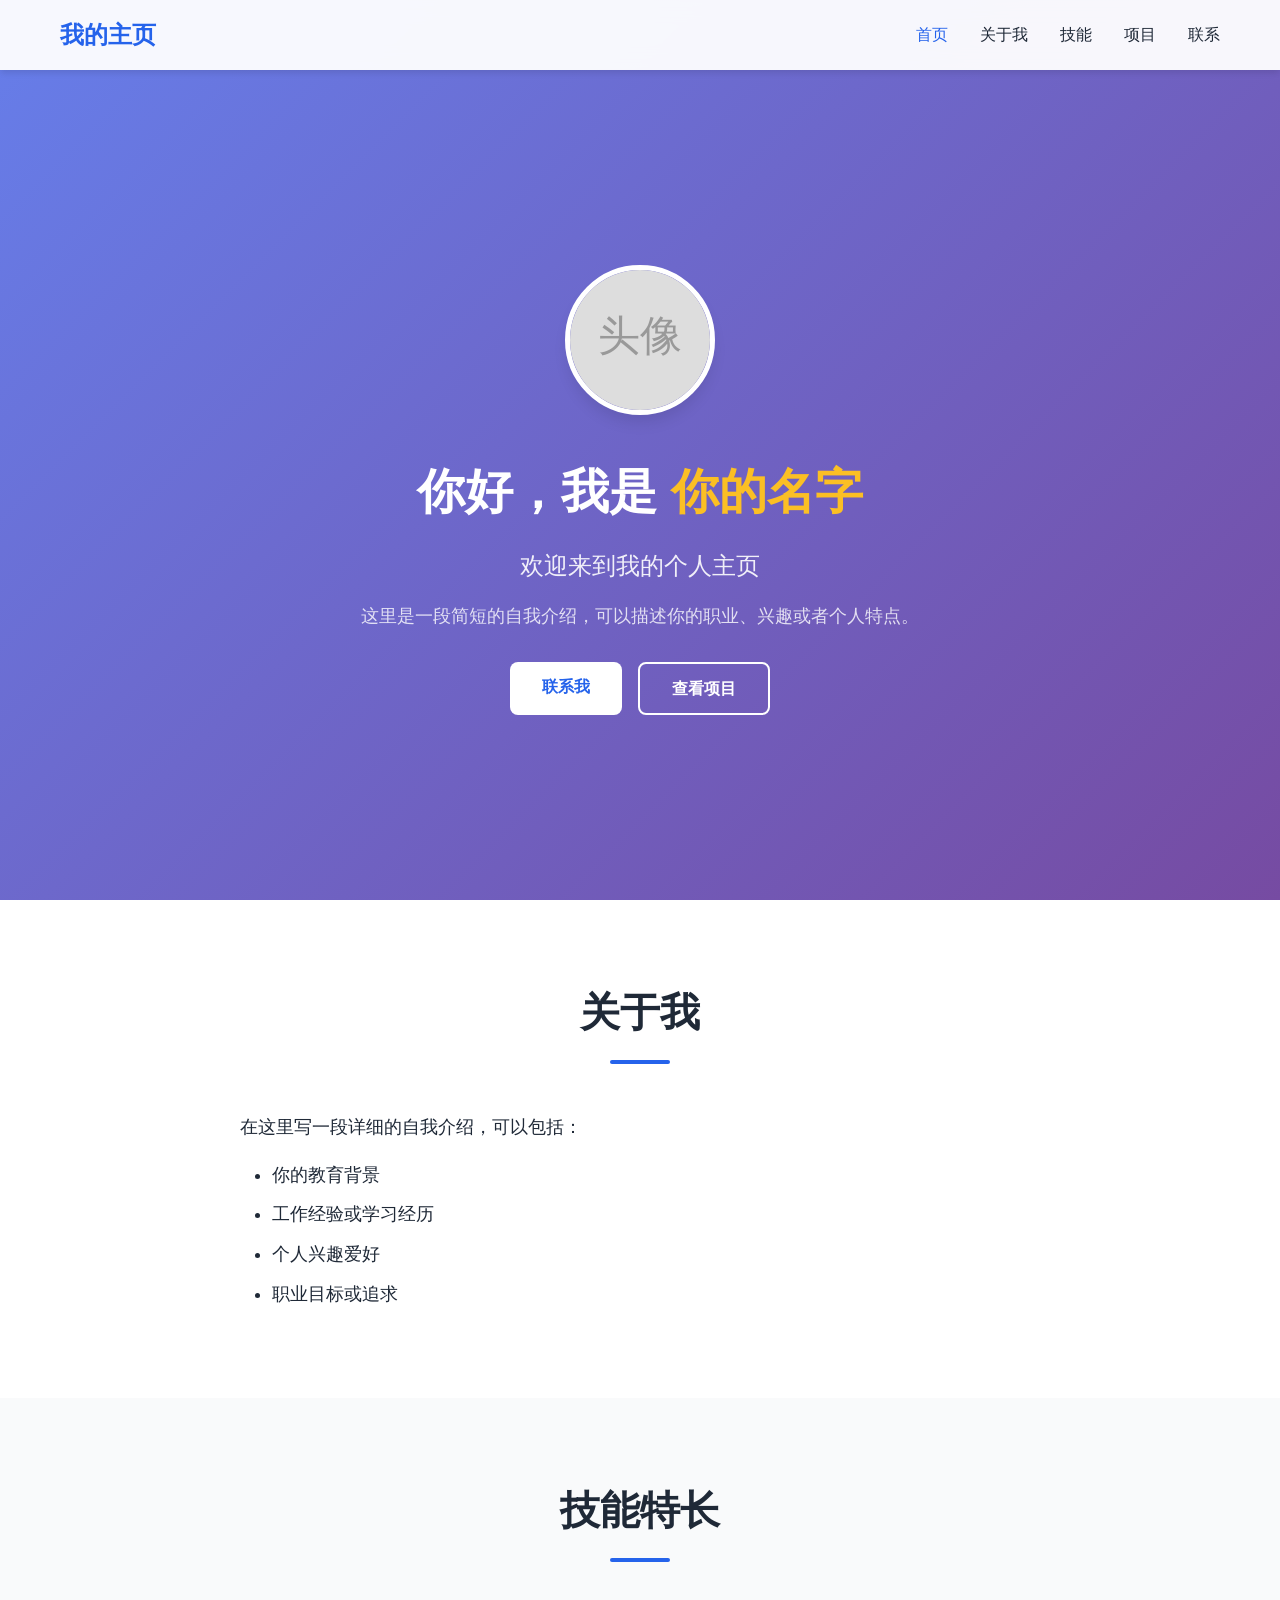
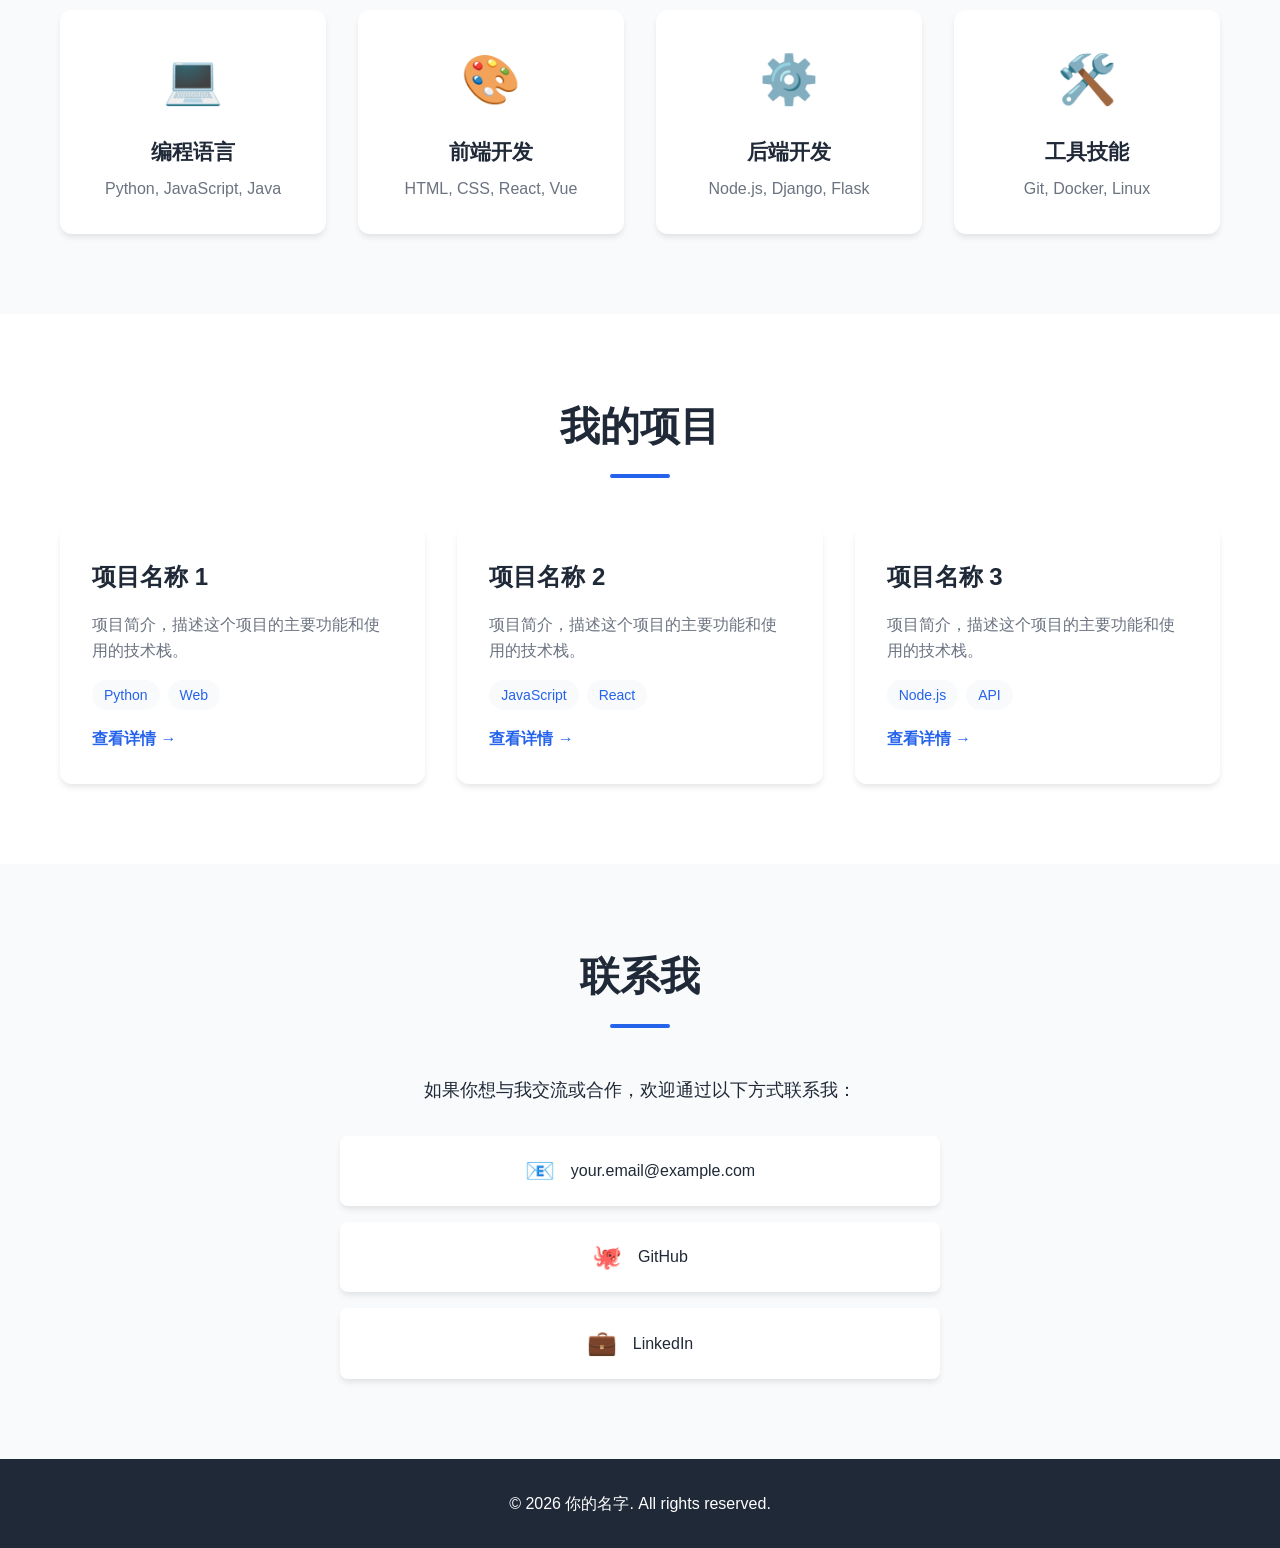
==== index.html @ f37a1d80 "Initial commit: Personal website" ====
<!DOCTYPE html>
<html lang="zh-CN">
<head>
    <meta charset="UTF-8">
    <meta name="viewport" content="width=device-width, initial-scale=1.0">
    <title>我的个人主页</title>
    <link rel="stylesheet" href="style.css">
</head>
<body>
    <!-- 导航栏 -->
    <nav class="navbar">
        <div class="container">
            <div class="nav-brand">我的主页</div>
            <ul class="nav-menu">
                <li><a href="#home">首页</a></li>
                <li><a href="#about">关于我</a></li>
                <li><a href="#skills">技能</a></li>
                <li><a href="#projects">项目</a></li>
                <li><a href="#contact">联系</a></li>
            </ul>
        </div>
    </nav>

    <!-- 首页区域 -->
    <section id="home" class="hero">
        <div class="container">
            <div class="hero-content">
                <img src="avatar.jpg" alt="头像" class="avatar" onerror="this.src='data:image/svg+xml,%3Csvg xmlns=%22http://www.w3.org/2000/svg%22 width=%22200%22 height=%22200%22%3E%3Crect fill=%22%23ddd%22 width=%22200%22 height=%22200%22/%3E%3Ctext x=%2250%25%22 y=%2250%25%22 dominant-baseline=%22middle%22 text-anchor=%22middle%22 font-size=%2260%22 fill=%22%23999%22%3E头像%3C/text%3E%3C/svg%3E'">
                <h1 class="hero-title">你好，我是 <span class="highlight">你的名字</span></h1>
                <p class="hero-subtitle">欢迎来到我的个人主页</p>
                <p class="hero-description">这里是一段简短的自我介绍，可以描述你的职业、兴趣或者个人特点。</p>
                <div class="hero-buttons">
                    <a href="#contact" class="btn btn-primary">联系我</a>
                    <a href="#projects" class="btn btn-secondary">查看项目</a>
                </div>
            </div>
        </div>
    </section>

    <!-- 关于我区域 -->
    <section id="about" class="section">
        <div class="container">
            <h2 class="section-title">关于我</h2>
            <div class="about-content">
                <p>在这里写一段详细的自我介绍，可以包括：</p>
                <ul>
                    <li>你的教育背景</li>
                    <li>工作经验或学习经历</li>
                    <li>个人兴趣爱好</li>
                    <li>职业目标或追求</li>
                </ul>
            </div>
        </div>
    </section>

    <!-- 技能区域 -->
    <section id="skills" class="section section-alt">
        <div class="container">
            <h2 class="section-title">技能特长</h2>
            <div class="skills-grid">
                <div class="skill-card">
                    <div class="skill-icon">💻</div>
                    <h3>编程语言</h3>
                    <p>Python, JavaScript, Java</p>
                </div>
                <div class="skill-card">
                    <div class="skill-icon">🎨</div>
                    <h3>前端开发</h3>
                    <p>HTML, CSS, React, Vue</p>
                </div>
                <div class="skill-card">
                    <div class="skill-icon">⚙️</div>
                    <h3>后端开发</h3>
                    <p>Node.js, Django, Flask</p>
                </div>
                <div class="skill-card">
                    <div class="skill-icon">🛠️</div>
                    <h3>工具技能</h3>
                    <p>Git, Docker, Linux</p>
                </div>
            </div>
        </div>
    </section>

    <!-- 项目区域 -->
    <section id="projects" class="section">
        <div class="container">
            <h2 class="section-title">我的项目</h2>
            <div class="projects-grid">
                <div class="project-card">
                    <h3>项目名称 1</h3>
                    <p>项目简介，描述这个项目的主要功能和使用的技术栈。</p>
                    <div class="project-tags">
                        <span class="tag">Python</span>
                        <span class="tag">Web</span>
                    </div>
                    <a href="#" class="project-link">查看详情 →</a>
                </div>
                <div class="project-card">
                    <h3>项目名称 2</h3>
                    <p>项目简介，描述这个项目的主要功能和使用的技术栈。</p>
                    <div class="project-tags">
                        <span class="tag">JavaScript</span>
                        <span class="tag">React</span>
                    </div>
                    <a href="#" class="project-link">查看详情 →</a>
                </div>
                <div class="project-card">
                    <h3>项目名称 3</h3>
                    <p>项目简介，描述这个项目的主要功能和使用的技术栈。</p>
                    <div class="project-tags">
                        <span class="tag">Node.js</span>
                        <span class="tag">API</span>
                    </div>
                    <a href="#" class="project-link">查看详情 →</a>
                </div>
            </div>
        </div>
    </section>

    <!-- 联系区域 -->
    <section id="contact" class="section section-alt">
        <div class="container">
            <h2 class="section-title">联系我</h2>
            <div class="contact-content">
                <p>如果你想与我交流或合作，欢迎通过以下方式联系我：</p>
                <div class="contact-links">
                    <a href="mailto:your.email@example.com" class="contact-item">
                        <span class="contact-icon">📧</span>
                        <span>your.email@example.com</span>
                    </a>
                    <a href="https://github.com/yourusername" class="contact-item" target="_blank">
                        <span class="contact-icon">🐙</span>
                        <span>GitHub</span>
                    </a>
                    <a href="https://linkedin.com/in/yourusername" class="contact-item" target="_blank">
                        <span class="contact-icon">💼</span>
                        <span>LinkedIn</span>
                    </a>
                </div>
            </div>
        </div>
    </section>

    <!-- 页脚 -->
    <footer class="footer">
        <div class="container">
            <p>&copy; 2026 你的名字. All rights reserved.</p>
        </div>
    </footer>

    <script src="script.js"></script>
</body>
</html>
---- style.css ----
/* 全局样式 */
* {
    margin: 0;
    padding: 0;
    box-sizing: border-box;
}

:root {
    --primary-color: #2563eb;
    --secondary-color: #1e40af;
    --text-color: #1f2937;
    --text-light: #6b7280;
    --bg-color: #ffffff;
    --bg-alt: #f9fafb;
    --border-color: #e5e7eb;
    --shadow: 0 4px 6px -1px rgba(0, 0, 0, 0.1);
    --shadow-lg: 0 10px 15px -3px rgba(0, 0, 0, 0.1);
}

body {
    font-family: -apple-system, BlinkMacSystemFont, 'Segoe UI', 'Microsoft YaHei', sans-serif;
    line-height: 1.6;
    color: var(--text-color);
    background-color: var(--bg-color);
}

html {
    scroll-behavior: smooth;
}

.container {
    max-width: 1200px;
    margin: 0 auto;
    padding: 0 20px;
}

/* 导航栏 */
.navbar {
    position: fixed;
    top: 0;
    width: 100%;
    background-color: rgba(255, 255, 255, 0.95);
    backdrop-filter: blur(10px);
    box-shadow: var(--shadow);
    z-index: 1000;
}

.navbar .container {
    display: flex;
    justify-content: space-between;
    align-items: center;
    padding: 1rem 20px;
}

.nav-brand {
    font-size: 1.5rem;
    font-weight: 700;
    color: var(--primary-color);
}

.nav-menu {
    display: flex;
    list-style: none;
    gap: 2rem;
}

.nav-menu a {
    text-decoration: none;
    color: var(--text-color);
    font-weight: 500;
    transition: color 0.3s;
}

.nav-menu a:hover {
    color: var(--primary-color);
}

/* 首页区域 */
.hero {
    min-height: 100vh;
    display: flex;
    align-items: center;
    justify-content: center;
    padding-top: 80px;
    background: linear-gradient(135deg, #667eea 0%, #764ba2 100%);
    color: white;
}

.hero-content {
    text-align: center;
    animation: fadeInUp 1s ease-out;
}

.avatar {
    width: 150px;
    height: 150px;
    border-radius: 50%;
    object-fit: cover;
    border: 5px solid white;
    box-shadow: var(--shadow-lg);
    margin-bottom: 2rem;
}

.hero-title {
    font-size: 3rem;
    margin-bottom: 1rem;
    font-weight: 700;
}

.highlight {
    color: #fbbf24;
}

.hero-subtitle {
    font-size: 1.5rem;
    margin-bottom: 1rem;
    opacity: 0.9;
}

.hero-description {
    font-size: 1.1rem;
    margin-bottom: 2rem;
    opacity: 0.8;
    max-width: 600px;
    margin-left: auto;
    margin-right: auto;
}

.hero-buttons {
    display: flex;
    gap: 1rem;
    justify-content: center;
}

.btn {
    padding: 0.75rem 2rem;
    border-radius: 8px;
    text-decoration: none;
    font-weight: 600;
    transition: all 0.3s;
    display: inline-block;
}

.btn-primary {
    background-color: white;
    color: var(--primary-color);
}

.btn-primary:hover {
    transform: translateY(-2px);
    box-shadow: var(--shadow-lg);
}

.btn-secondary {
    background-color: transparent;
    color: white;
    border: 2px solid white;
}

.btn-secondary:hover {
    background-color: white;
    color: var(--primary-color);
}

/* 通用区域样式 */
.section {
    padding: 5rem 0;
}

.section-alt {
    background-color: var(--bg-alt);
}

.section-title {
    font-size: 2.5rem;
    text-align: center;
    margin-bottom: 3rem;
    font-weight: 700;
    position: relative;
}

.section-title::after {
    content: '';
    display: block;
    width: 60px;
    height: 4px;
    background-color: var(--primary-color);
    margin: 1rem auto 0;
    border-radius: 2px;
}

/* 关于我区域 */
.about-content {
    max-width: 800px;
    margin: 0 auto;
    font-size: 1.1rem;
    line-height: 1.8;
}

.about-content ul {
    margin-top: 1rem;
    margin-left: 2rem;
}

.about-content li {
    margin-bottom: 0.5rem;
}

/* 技能区域 */
.skills-grid {
    display: grid;
    grid-template-columns: repeat(auto-fit, minmax(250px, 1fr));
    gap: 2rem;
}

.skill-card {
    background-color: white;
    padding: 2rem;
    border-radius: 12px;
    text-align: center;
    box-shadow: var(--shadow);
    transition: transform 0.3s, box-shadow 0.3s;
}

.skill-card:hover {
    transform: translateY(-5px);
    box-shadow: var(--shadow-lg);
}

.skill-icon {
    font-size: 3rem;
    margin-bottom: 1rem;
}

.skill-card h3 {
    font-size: 1.3rem;
    margin-bottom: 0.5rem;
    color: var(--text-color);
}

.skill-card p {
    color: var(--text-light);
}

/* 项目区域 */
.projects-grid {
    display: grid;
    grid-template-columns: repeat(auto-fit, minmax(300px, 1fr));
    gap: 2rem;
}

.project-card {
    background-color: white;
    padding: 2rem;
    border-radius: 12px;
    box-shadow: var(--shadow);
    transition: transform 0.3s, box-shadow 0.3s;
}

.project-card:hover {
    transform: translateY(-5px);
    box-shadow: var(--shadow-lg);
}

.project-card h3 {
    font-size: 1.5rem;
    margin-bottom: 1rem;
    color: var(--text-color);
}

.project-card p {
    color: var(--text-light);
    margin-bottom: 1rem;
}

.project-tags {
    display: flex;
    gap: 0.5rem;
    margin-bottom: 1rem;
    flex-wrap: wrap;
}

.tag {
    background-color: var(--bg-alt);
    color: var(--primary-color);
    padding: 0.25rem 0.75rem;
    border-radius: 20px;
    font-size: 0.875rem;
    font-weight: 500;
}

.project-link {
    color: var(--primary-color);
    text-decoration: none;
    font-weight: 600;
    transition: color 0.3s;
}

.project-link:hover {
    color: var(--secondary-color);
}

/* 联系区域 */
.contact-content {
    max-width: 600px;
    margin: 0 auto;
    text-align: center;
}

.contact-content p {
    font-size: 1.1rem;
    margin-bottom: 2rem;
}

.contact-links {
    display: flex;
    flex-direction: column;
    gap: 1rem;
}

.contact-item {
    display: flex;
    align-items: center;
    justify-content: center;
    gap: 1rem;
    padding: 1rem;
    background-color: white;
    border-radius: 8px;
    text-decoration: none;
    color: var(--text-color);
    box-shadow: var(--shadow);
    transition: transform 0.3s, box-shadow 0.3s;
}

.contact-item:hover {
    transform: translateY(-2px);
    box-shadow: var(--shadow-lg);
}

.contact-icon {
    font-size: 1.5rem;
}

/* 页脚 */
.footer {
    background-color: var(--text-color);
    color: white;
    text-align: center;
    padding: 2rem 0;
}

/* 动画 */
@keyframes fadeInUp {
    from {
        opacity: 0;
        transform: translateY(30px);
    }
    to {
        opacity: 1;
        transform: translateY(0);
    }
}

/* 响应式设计 */
@media (max-width: 768px) {
    .nav-menu {
        display: none;
    }

    .hero-title {
        font-size: 2rem;
    }

    .hero-subtitle {
        font-size: 1.2rem;
    }

    .hero-buttons {
        flex-direction: column;
    }

    .section-title {
        font-size: 2rem;
    }

    .skills-grid,
    .projects-grid {
        grid-template-columns: 1fr;
    }
}

@media (max-width: 480px) {
    .hero-title {
        font-size: 1.5rem;
    }

    .avatar {
        width: 120px;
        height: 120px;
    }
}
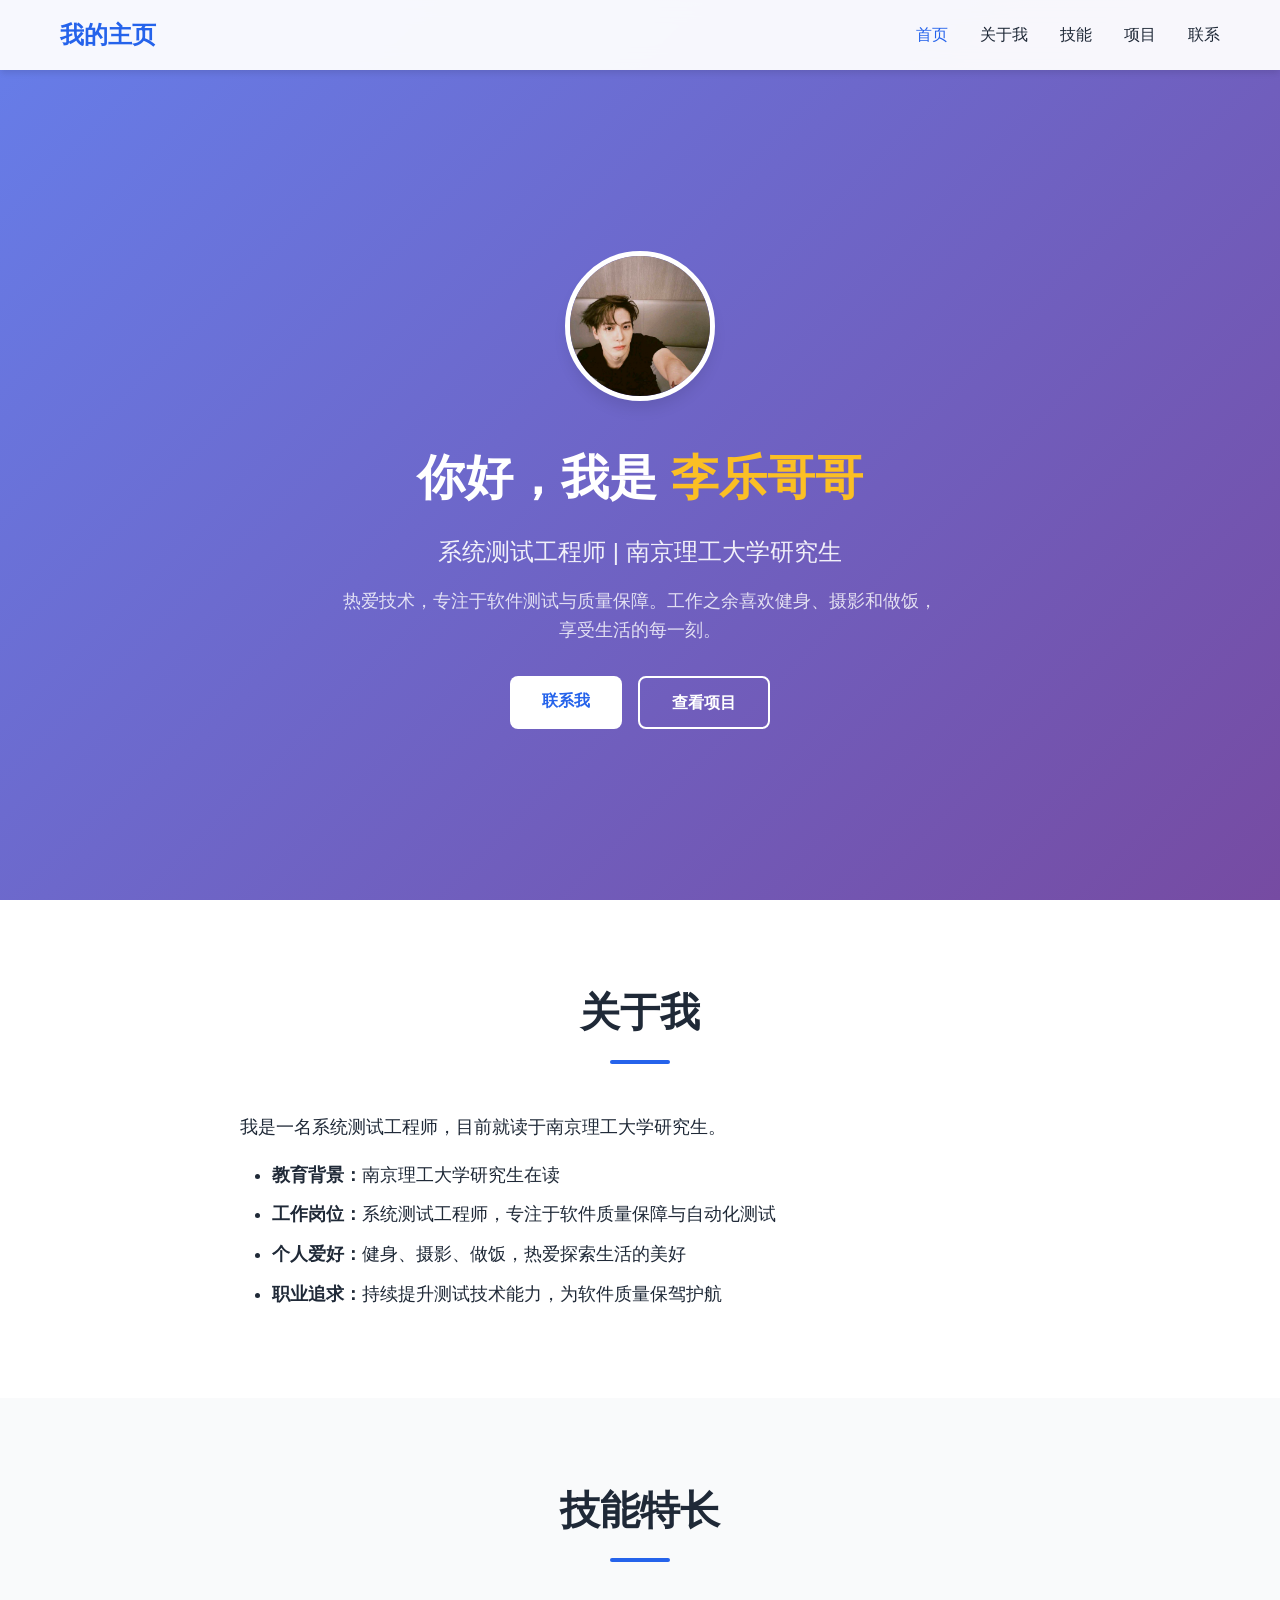
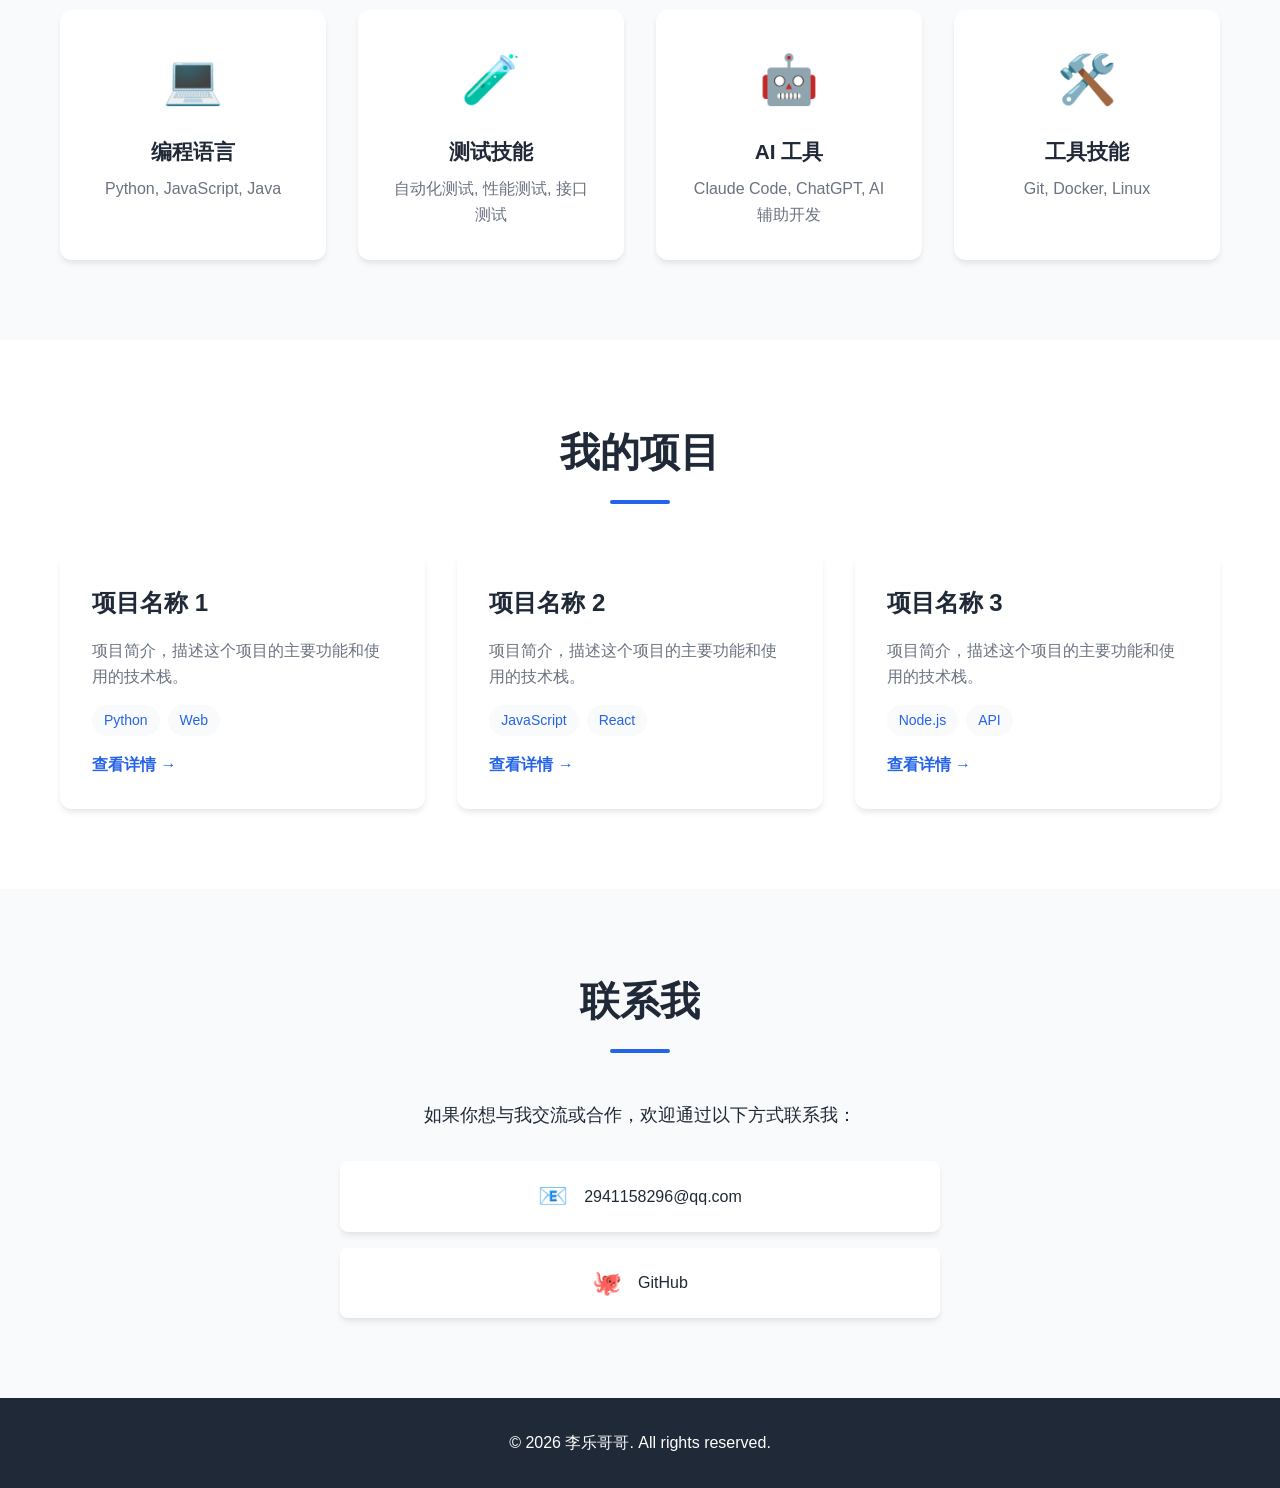
==== commit 7aaf512d: "Update personal information and avatar" ====
--- a/index.html
+++ b/index.html
@@ -26,9 +26,9 @@
         <div class="container">
             <div class="hero-content">
                 <img src="avatar.jpg" alt="头像" class="avatar" onerror="this.src='data:image/svg+xml,%3Csvg xmlns=%22http://www.w3.org/2000/svg%22 width=%22200%22 height=%22200%22%3E%3Crect fill=%22%23ddd%22 width=%22200%22 height=%22200%22/%3E%3Ctext x=%2250%25%22 y=%2250%25%22 dominant-baseline=%22middle%22 text-anchor=%22middle%22 font-size=%2260%22 fill=%22%23999%22%3E头像%3C/text%3E%3C/svg%3E'">
-                <h1 class="hero-title">你好，我是 <span class="highlight">你的名字</span></h1>
-                <p class="hero-subtitle">欢迎来到我的个人主页</p>
-                <p class="hero-description">这里是一段简短的自我介绍，可以描述你的职业、兴趣或者个人特点。</p>
+                <h1 class="hero-title">你好，我是 <span class="highlight">李乐哥哥</span></h1>
+                <p class="hero-subtitle">系统测试工程师 | 南京理工大学研究生</p>
+                <p class="hero-description">热爱技术，专注于软件测试与质量保障。工作之余喜欢健身、摄影和做饭，享受生活的每一刻。</p>
                 <div class="hero-buttons">
                     <a href="#contact" class="btn btn-primary">联系我</a>
                     <a href="#projects" class="btn btn-secondary">查看项目</a>
@@ -42,12 +42,12 @@
         <div class="container">
             <h2 class="section-title">关于我</h2>
             <div class="about-content">
-                <p>在这里写一段详细的自我介绍，可以包括：</p>
+                <p>我是一名系统测试工程师，目前就读于南京理工大学研究生。</p>
                 <ul>
-                    <li>你的教育背景</li>
-                    <li>工作经验或学习经历</li>
-                    <li>个人兴趣爱好</li>
-                    <li>职业目标或追求</li>
+                    <li><strong>教育背景：</strong>南京理工大学研究生在读</li>
+                    <li><strong>工作岗位：</strong>系统测试工程师，专注于软件质量保障与自动化测试</li>
+                    <li><strong>个人爱好：</strong>健身、摄影、做饭，热爱探索生活的美好</li>
+                    <li><strong>职业追求：</strong>持续提升测试技术能力，为软件质量保驾护航</li>
                 </ul>
             </div>
         </div>
@@ -64,14 +64,14 @@
                     <p>Python, JavaScript, Java</p>
                 </div>
                 <div class="skill-card">
-                    <div class="skill-icon">🎨</div>
-                    <h3>前端开发</h3>
-                    <p>HTML, CSS, React, Vue</p>
+                    <div class="skill-icon">🧪</div>
+                    <h3>测试技能</h3>
+                    <p>自动化测试, 性能测试, 接口测试</p>
                 </div>
                 <div class="skill-card">
-                    <div class="skill-icon">⚙️</div>
-                    <h3>后端开发</h3>
-                    <p>Node.js, Django, Flask</p>
+                    <div class="skill-icon">🤖</div>
+                    <h3>AI 工具</h3>
+                    <p>Claude Code, ChatGPT, AI 辅助开发</p>
                 </div>
                 <div class="skill-card">
                     <div class="skill-icon">🛠️</div>
@@ -125,17 +125,13 @@
             <div class="contact-content">
                 <p>如果你想与我交流或合作，欢迎通过以下方式联系我：</p>
                 <div class="contact-links">
-                    <a href="mailto:your.email@example.com" class="contact-item">
+                    <a href="mailto:2941158296@qq.com" class="contact-item">
                         <span class="contact-icon">📧</span>
-                        <span>your.email@example.com</span>
+                        <span>2941158296@qq.com</span>
                     </a>
-                    <a href="https://github.com/yourusername" class="contact-item" target="_blank">
+                    <a href="https://github.com/LileGege" class="contact-item" target="_blank">
                         <span class="contact-icon">🐙</span>
                         <span>GitHub</span>
-                    </a>
-                    <a href="https://linkedin.com/in/yourusername" class="contact-item" target="_blank">
-                        <span class="contact-icon">💼</span>
-                        <span>LinkedIn</span>
                     </a>
                 </div>
             </div>
@@ -145,7 +141,7 @@
     <!-- 页脚 -->
     <footer class="footer">
         <div class="container">
-            <p>&copy; 2026 你的名字. All rights reserved.</p>
+            <p>&copy; 2026 李乐哥哥. All rights reserved.</p>
         </div>
     </footer>
 
